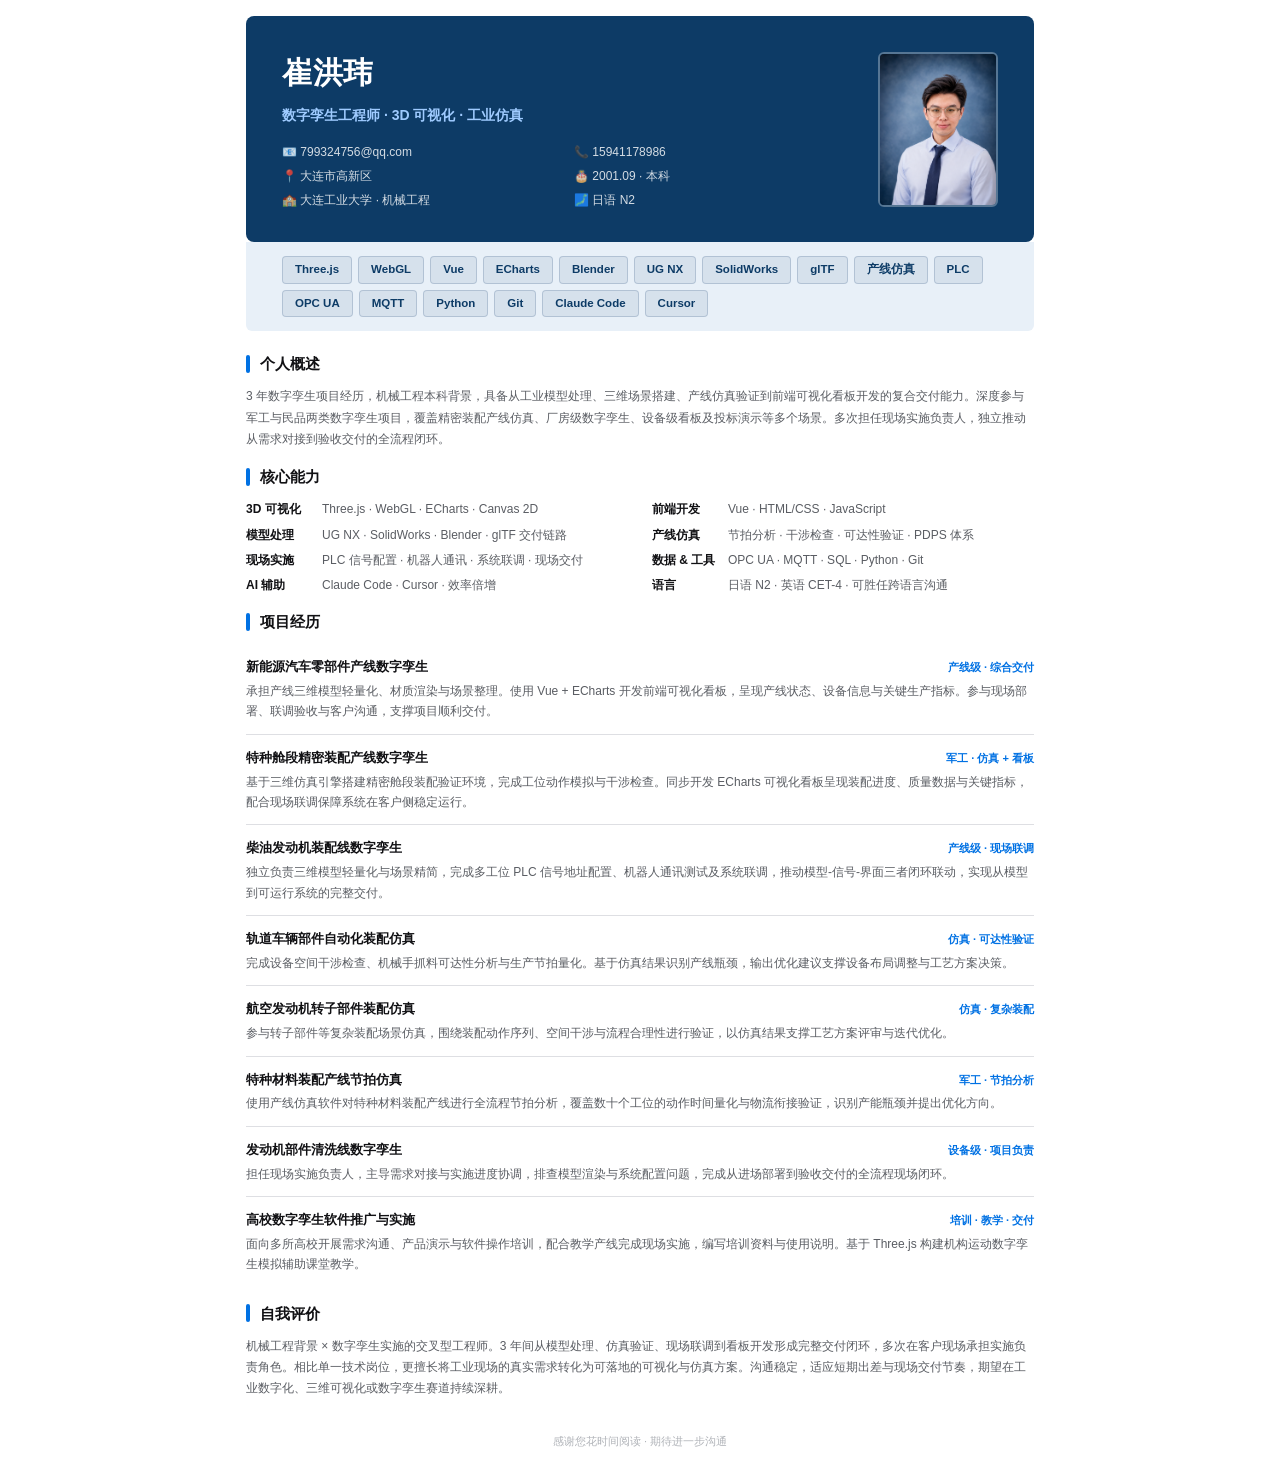
==== assets/resume-print.html @ a528410e "PDF简历：头部深蓝背景+浅蓝技术条+头像放大至120×155" ====
<!doctype html>
<html lang="zh-CN">
<head>
<meta charset="UTF-8" />
<meta name="viewport" content="width=device-width, initial-scale=1.0" />
<title>崔洪玮 · 数字孪生工程师 · 简历</title>
<style>
  :root {
    --ink: #111114;
    --muted: #5a5d63;
    --line: #dedfe3;
    --subtle: #f5f5f7;
    --blue: #0071e3;
    --dark: #090b10;
    --dark-soft: #161a22;
    --green: #2f8f6a;
    --tag-bg: #eef0f4;
  }

  * { box-sizing: border-box; margin: 0; padding: 0; }

  body {
    font-family: "Microsoft YaHei", "PingFang SC", "Hiragino Sans GB", "Noto Sans SC", "Segoe UI", sans-serif;
    font-size: 12.5px;
    line-height: 1.68;
    color: var(--ink);
    background: #fff;
    max-width: 820px;
    margin: 0 auto;
    padding: 0 16px;
  }

  /* ====== Header ====== */
  .resume-header {
    display: flex;
    align-items: center;
    justify-content: space-between;
    gap: 32px;
    padding: 32px 36px;
    margin-top: 16px;
    border-radius: 8px;
    background: #0d3b66;
    color: #fff;
  }

  .header-left { flex: 1; min-width: 0; }
  .header-left h1 { font-size: 30px; font-weight: 750; letter-spacing: 0.5px; margin-bottom: 6px; }
  .header-left .title { font-size: 14px; font-weight: 650; color: #9fcbff; margin-bottom: 14px; }
  .header-left .info-grid {
    display: grid;
    grid-template-columns: 1fr 1fr;
    gap: 4px 20px;
    color: rgba(255,255,255,0.82);
    font-size: 12px;
  }

  .header-right {
    flex-shrink: 0;
    width: 120px;
    height: 155px;
    overflow: hidden;
    border-radius: 6px;
    border: 2px solid rgba(255,255,255,0.3);
  }
  .header-right img {
    width: 100%;
    height: 100%;
    object-fit: cover;
    object-position: 50% 28%;
  }

  /* ====== Tech strip ====== */
  .tech-strip {
    display: flex;
    flex-wrap: wrap;
    gap: 6px;
    padding: 14px 36px;
    background: #e8f0f8;
    margin-bottom: 20px;
    border-radius: 0 0 6px 6px;
  }
  .tech-strip span {
    display: inline-block;
    padding: 3px 12px;
    border-radius: 4px;
    color: #0d3b66;
    background: rgba(13,59,102,0.08);
    font-size: 11.5px;
    font-weight: 600;
    border: 1px solid rgba(13,59,102,0.18);
  }

  /* ====== Section ====== */
  .section { padding: 0 0 14px; }
  .section-title {
    display: flex;
    align-items: center;
    gap: 10px;
    font-size: 15px;
    font-weight: 750;
    margin-bottom: 10px;
    color: var(--ink);
  }
  .section-title::before {
    content: "";
    display: inline-block;
    width: 4px;
    height: 18px;
    border-radius: 2px;
    background: var(--blue);
  }

  /* ====== Skills ====== */
  .skills-grid {
    display: grid;
    grid-template-columns: 1fr 1fr;
    gap: 5px 24px;
  }
  .skill-row { display: flex; gap: 8px; align-items: baseline; }
  .skill-name { font-weight: 650; white-space: nowrap; min-width: 68px; font-size: 12px; }
  .skill-detail { color: var(--muted); font-size: 12px; }

  /* ====== Project ====== */
  .project-list { display: grid; gap: 0; }
  .project-item {
    padding: 12px 0;
    border-bottom: 1px solid var(--line);
  }
  .project-item:last-child { border-bottom: none; }
  .project-top { display: flex; justify-content: space-between; align-items: baseline; gap: 12px; }
  .project-top h3 { font-size: 13px; font-weight: 700; }
  .project-tag {
    font-size: 11px;
    font-weight: 650;
    color: var(--blue);
    white-space: nowrap;
  }
  .project-desc { color: var(--muted); margin-top: 3px; line-height: 1.7; font-size: 12px; }

  /* ====== Self ====== */
  .self-text { color: var(--muted); line-height: 1.78; font-size: 12px; }

  /* ====== Footer ====== */
  .resume-footer {
    text-align: center;
    padding: 18px 0 8px;
    color: #b0b3b8;
    font-size: 11px;
  }

  /* ====== Print ====== */
  @media print {
    body { max-width: none; padding: 0 12px; -webkit-print-color-adjust: exact; print-color-adjust: exact; }
    .resume-header { margin-top: 0; border-radius: 6px; }
    .tech-strip { border-radius: 0 0 4px 4px; }
    .section { page-break-inside: avoid; }
    .project-item { page-break-inside: avoid; }
    @page { size: A4; margin: 14mm 16mm 14mm 16mm; }
  }
</style>
</head>
<body>

<!-- ====== Header ====== -->
<header class="resume-header">
  <div class="header-left">
    <h1>崔洪玮</h1>
    <p class="title">数字孪生工程师 · 3D 可视化 · 工业仿真</p>
    <div class="info-grid">
      <span>📧 799324756@qq.com</span>
      <span>📞 15941178986</span>
      <span>📍 大连市高新区</span>
      <span>🎂 2001.09 · 本科</span>
      <span>🏫 大连工业大学 · 机械工程</span>
      <span>🗾 日语 N2</span>
    </div>
  </div>
  <div class="header-right">
    <img src="./portrait.png" alt="崔洪玮" />
  </div>
</header>

<!-- ====== Tech Strip ====== -->
<div class="tech-strip">
  <span>Three.js</span><span>WebGL</span><span>Vue</span><span>ECharts</span><span>Blender</span>
  <span>UG NX</span><span>SolidWorks</span><span>glTF</span><span>产线仿真</span>
  <span>PLC</span><span>OPC UA</span><span>MQTT</span><span>Python</span><span>Git</span>
  <span>Claude Code</span><span>Cursor</span>
</div>

<!-- ====== Overview ====== -->
<section class="section">
  <h2 class="section-title">个人概述</h2>
  <p class="self-text">
    3 年数字孪生项目经历，机械工程本科背景，具备从工业模型处理、三维场景搭建、产线仿真验证到前端可视化看板开发的复合交付能力。深度参与军工与民品两类数字孪生项目，覆盖精密装配产线仿真、厂房级数字孪生、设备级看板及投标演示等多个场景。多次担任现场实施负责人，独立推动从需求对接到验收交付的全流程闭环。
  </p>
</section>

<!-- ====== Skills ====== -->
<section class="section">
  <h2 class="section-title">核心能力</h2>
  <div class="skills-grid">
    <div class="skill-row"><span class="skill-name">3D 可视化</span><span class="skill-detail">Three.js · WebGL · ECharts · Canvas 2D</span></div>
    <div class="skill-row"><span class="skill-name">前端开发</span><span class="skill-detail">Vue · HTML/CSS · JavaScript</span></div>
    <div class="skill-row"><span class="skill-name">模型处理</span><span class="skill-detail">UG NX · SolidWorks · Blender · glTF 交付链路</span></div>
    <div class="skill-row"><span class="skill-name">产线仿真</span><span class="skill-detail">节拍分析 · 干涉检查 · 可达性验证 · PDPS 体系</span></div>
    <div class="skill-row"><span class="skill-name">现场实施</span><span class="skill-detail">PLC 信号配置 · 机器人通讯 · 系统联调 · 现场交付</span></div>
    <div class="skill-row"><span class="skill-name">数据 & 工具</span><span class="skill-detail">OPC UA · MQTT · SQL · Python · Git</span></div>
    <div class="skill-row"><span class="skill-name">AI 辅助</span><span class="skill-detail">Claude Code · Cursor · 效率倍增</span></div>
    <div class="skill-row"><span class="skill-name">语言</span><span class="skill-detail">日语 N2 · 英语 CET-4 · 可胜任跨语言沟通</span></div>
  </div>
</section>

<!-- ====== Projects ====== -->
<section class="section">
  <h2 class="section-title">项目经历</h2>
  <div class="project-list">

    <!-- 1 -->
    <div class="project-item">
      <div class="project-top">
        <h3>新能源汽车零部件产线数字孪生</h3>
        <span class="project-tag">产线级 · 综合交付</span>
      </div>
      <p class="project-desc">承担产线三维模型轻量化、材质渲染与场景整理。使用 Vue + ECharts 开发前端可视化看板，呈现产线状态、设备信息与关键生产指标。参与现场部署、联调验收与客户沟通，支撑项目顺利交付。</p>
    </div>

    <!-- 2 -->
    <div class="project-item">
      <div class="project-top">
        <h3>特种舱段精密装配产线数字孪生</h3>
        <span class="project-tag">军工 · 仿真 + 看板</span>
      </div>
      <p class="project-desc">基于三维仿真引擎搭建精密舱段装配验证环境，完成工位动作模拟与干涉检查。同步开发 ECharts 可视化看板呈现装配进度、质量数据与关键指标，配合现场联调保障系统在客户侧稳定运行。</p>
    </div>

    <!-- 3 -->
    <div class="project-item">
      <div class="project-top">
        <h3>柴油发动机装配线数字孪生</h3>
        <span class="project-tag">产线级 · 现场联调</span>
      </div>
      <p class="project-desc">独立负责三维模型轻量化与场景精简，完成多工位 PLC 信号地址配置、机器人通讯测试及系统联调，推动模型-信号-界面三者闭环联动，实现从模型到可运行系统的完整交付。</p>
    </div>

    <!-- 4 -->
    <div class="project-item">
      <div class="project-top">
        <h3>轨道车辆部件自动化装配仿真</h3>
        <span class="project-tag">仿真 · 可达性验证</span>
      </div>
      <p class="project-desc">完成设备空间干涉检查、机械手抓料可达性分析与生产节拍量化。基于仿真结果识别产线瓶颈，输出优化建议支撑设备布局调整与工艺方案决策。</p>
    </div>

    <!-- 5 -->
    <div class="project-item">
      <div class="project-top">
        <h3>航空发动机转子部件装配仿真</h3>
        <span class="project-tag">仿真 · 复杂装配</span>
      </div>
      <p class="project-desc">参与转子部件等复杂装配场景仿真，围绕装配动作序列、空间干涉与流程合理性进行验证，以仿真结果支撑工艺方案评审与迭代优化。</p>
    </div>

    <!-- 6 -->
    <div class="project-item">
      <div class="project-top">
        <h3>特种材料装配产线节拍仿真</h3>
        <span class="project-tag">军工 · 节拍分析</span>
      </div>
      <p class="project-desc">使用产线仿真软件对特种材料装配产线进行全流程节拍分析，覆盖数十个工位的动作时间量化与物流衔接验证，识别产能瓶颈并提出优化方向。</p>
    </div>

    <!-- 7 -->
    <div class="project-item">
      <div class="project-top">
        <h3>发动机部件清洗线数字孪生</h3>
        <span class="project-tag">设备级 · 项目负责</span>
      </div>
      <p class="project-desc">担任现场实施负责人，主导需求对接与实施进度协调，排查模型渲染与系统配置问题，完成从进场部署到验收交付的全流程现场闭环。</p>
    </div>

    <!-- 8 -->
    <div class="project-item">
      <div class="project-top">
        <h3>高校数字孪生软件推广与实施</h3>
        <span class="project-tag">培训 · 教学 · 交付</span>
      </div>
      <p class="project-desc">面向多所高校开展需求沟通、产品演示与软件操作培训，配合教学产线完成现场实施，编写培训资料与使用说明。基于 Three.js 构建机构运动数字孪生模拟辅助课堂教学。</p>
    </div>

  </div>
</section>

<!-- ====== Self ====== -->
<section class="section">
  <h2 class="section-title">自我评价</h2>
  <p class="self-text">
    机械工程背景 × 数字孪生实施的交叉型工程师。3 年间从模型处理、仿真验证、现场联调到看板开发形成完整交付闭环，多次在客户现场承担实施负责角色。相比单一技术岗位，更擅长将工业现场的真实需求转化为可落地的可视化与仿真方案。沟通稳定，适应短期出差与现场交付节奏，期望在工业数字化、三维可视化或数字孪生赛道持续深耕。
  </p>
</section>

<!-- ====== Footer ====== -->
<div class="resume-footer">
  感谢您花时间阅读 · 期待进一步沟通
</div>

</body>
</html>
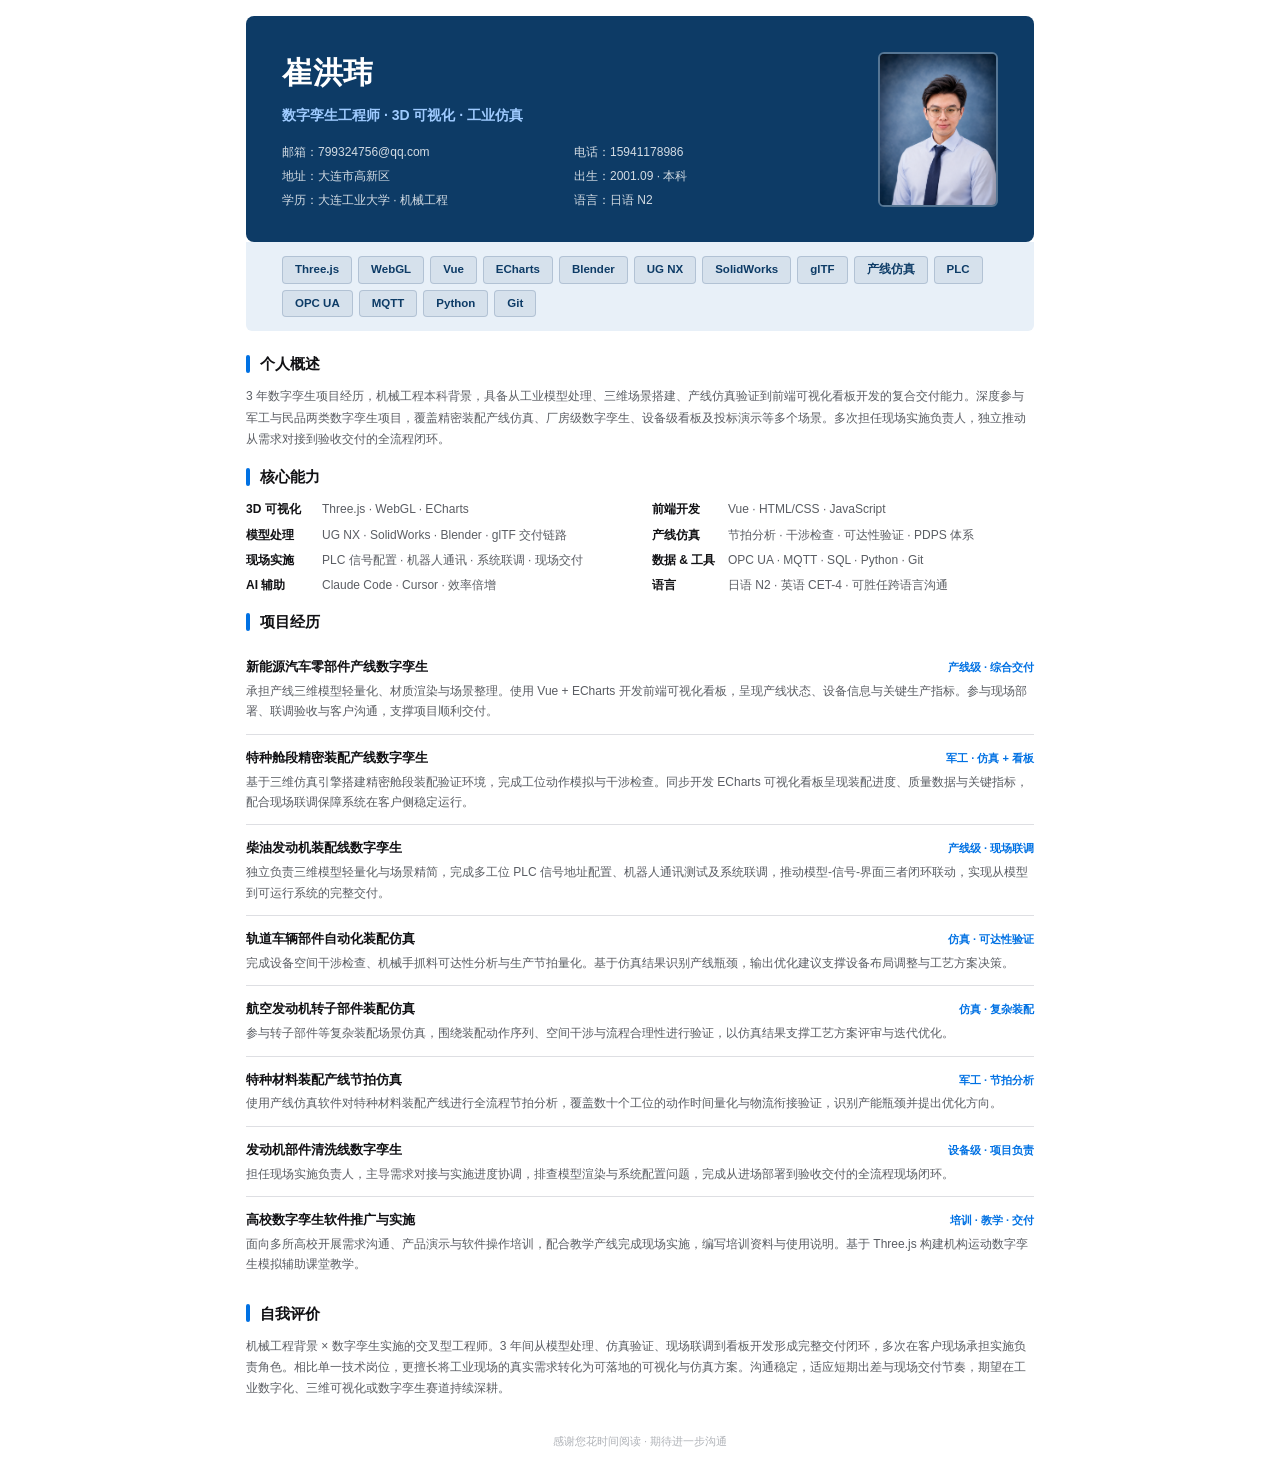
==== commit bf5e36dc: "PDF简历头部：emoji改为中文标签" ====
--- a/assets/resume-print.html
+++ b/assets/resume-print.html
@@ -167,12 +167,12 @@
     <h1>崔洪玮</h1>
     <p class="title">数字孪生工程师 · 3D 可视化 · 工业仿真</p>
     <div class="info-grid">
-      <span>📧 799324756@qq.com</span>
-      <span>📞 15941178986</span>
-      <span>📍 大连市高新区</span>
-      <span>🎂 2001.09 · 本科</span>
-      <span>🏫 大连工业大学 · 机械工程</span>
-      <span>🗾 日语 N2</span>
+      <span>邮箱：799324756@qq.com</span>
+      <span>电话：15941178986</span>
+      <span>地址：大连市高新区</span>
+      <span>出生：2001.09 · 本科</span>
+      <span>学历：大连工业大学 · 机械工程</span>
+      <span>语言：日语 N2</span>
     </div>
   </div>
   <div class="header-right">
@@ -185,7 +185,6 @@
   <span>Three.js</span><span>WebGL</span><span>Vue</span><span>ECharts</span><span>Blender</span>
   <span>UG NX</span><span>SolidWorks</span><span>glTF</span><span>产线仿真</span>
   <span>PLC</span><span>OPC UA</span><span>MQTT</span><span>Python</span><span>Git</span>
-  <span>Claude Code</span><span>Cursor</span>
 </div>
 
 <!-- ====== Overview ====== -->
@@ -200,7 +199,7 @@
 <section class="section">
   <h2 class="section-title">核心能力</h2>
   <div class="skills-grid">
-    <div class="skill-row"><span class="skill-name">3D 可视化</span><span class="skill-detail">Three.js · WebGL · ECharts · Canvas 2D</span></div>
+    <div class="skill-row"><span class="skill-name">3D 可视化</span><span class="skill-detail">Three.js · WebGL · ECharts </span></div>
     <div class="skill-row"><span class="skill-name">前端开发</span><span class="skill-detail">Vue · HTML/CSS · JavaScript</span></div>
     <div class="skill-row"><span class="skill-name">模型处理</span><span class="skill-detail">UG NX · SolidWorks · Blender · glTF 交付链路</span></div>
     <div class="skill-row"><span class="skill-name">产线仿真</span><span class="skill-detail">节拍分析 · 干涉检查 · 可达性验证 · PDPS 体系</span></div>
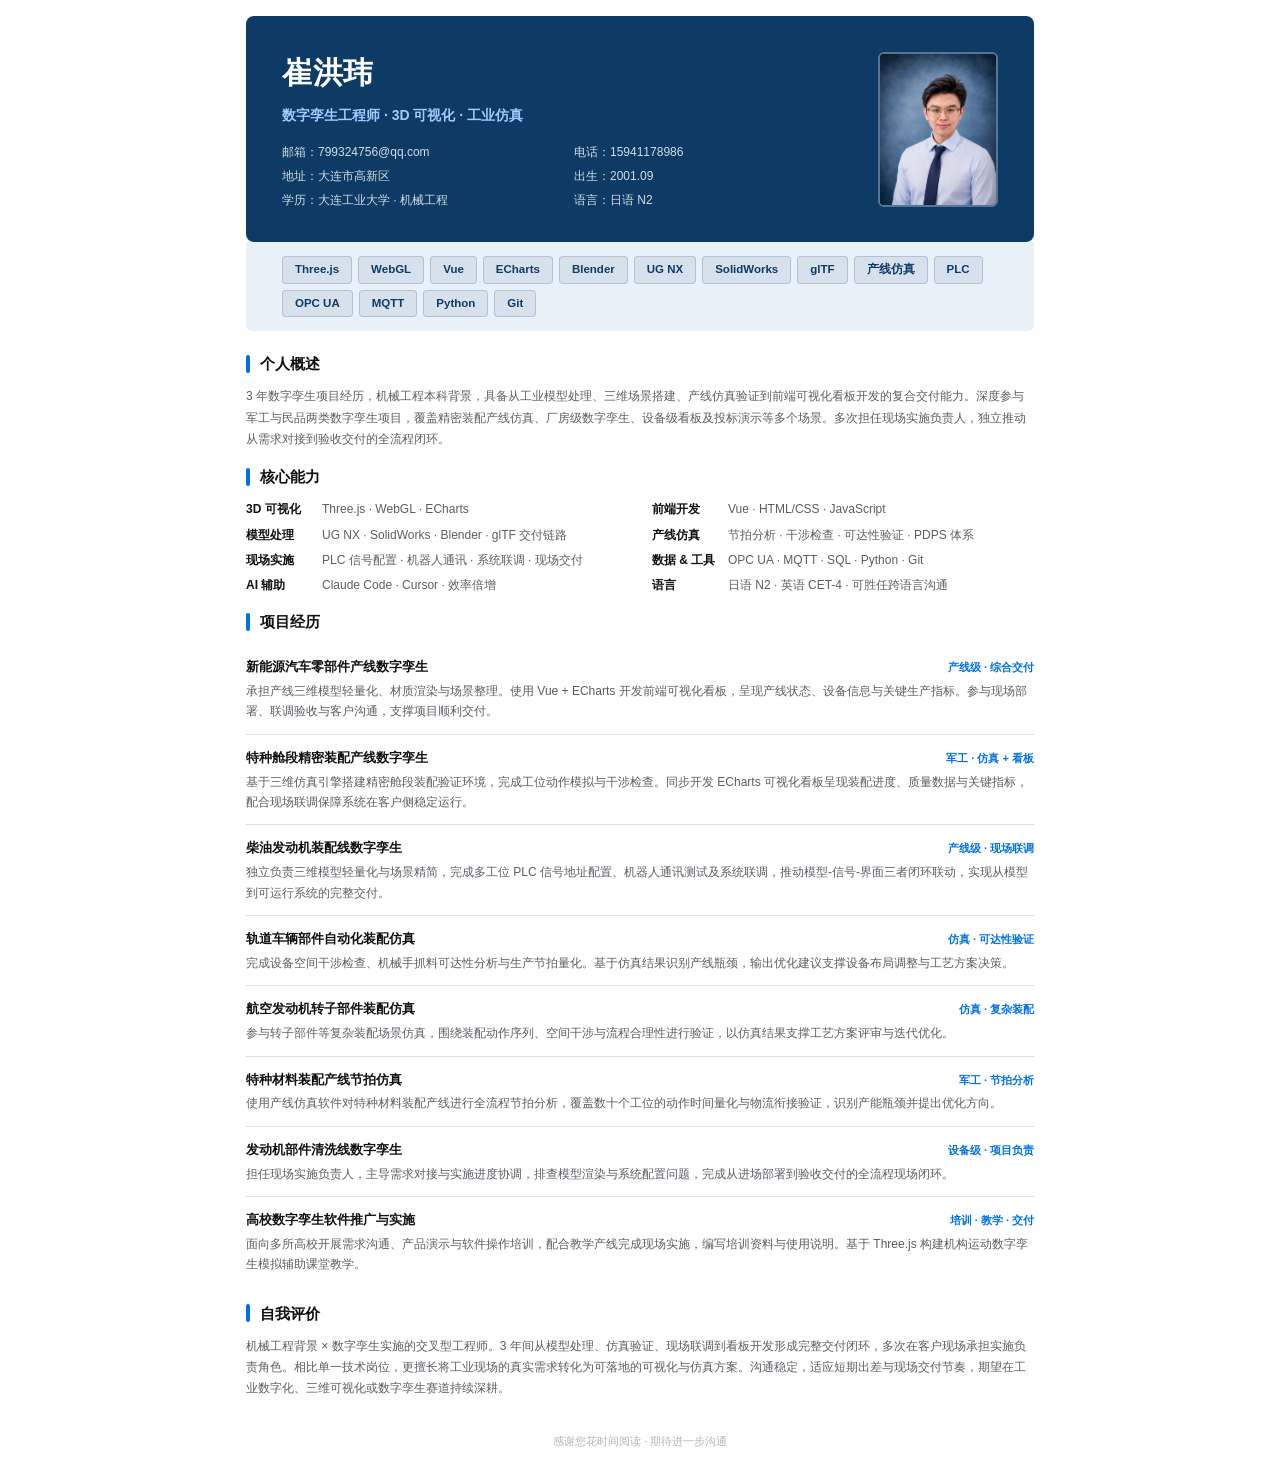
==== commit 69f8f3b8: "出生日期去掉'本科'" ====
--- a/assets/resume-print.html
+++ b/assets/resume-print.html
@@ -170,7 +170,7 @@
       <span>邮箱：799324756@qq.com</span>
       <span>电话：15941178986</span>
       <span>地址：大连市高新区</span>
-      <span>出生：2001.09 · 本科</span>
+      <span>出生：2001.09</span>
       <span>学历：大连工业大学 · 机械工程</span>
       <span>语言：日语 N2</span>
     </div>
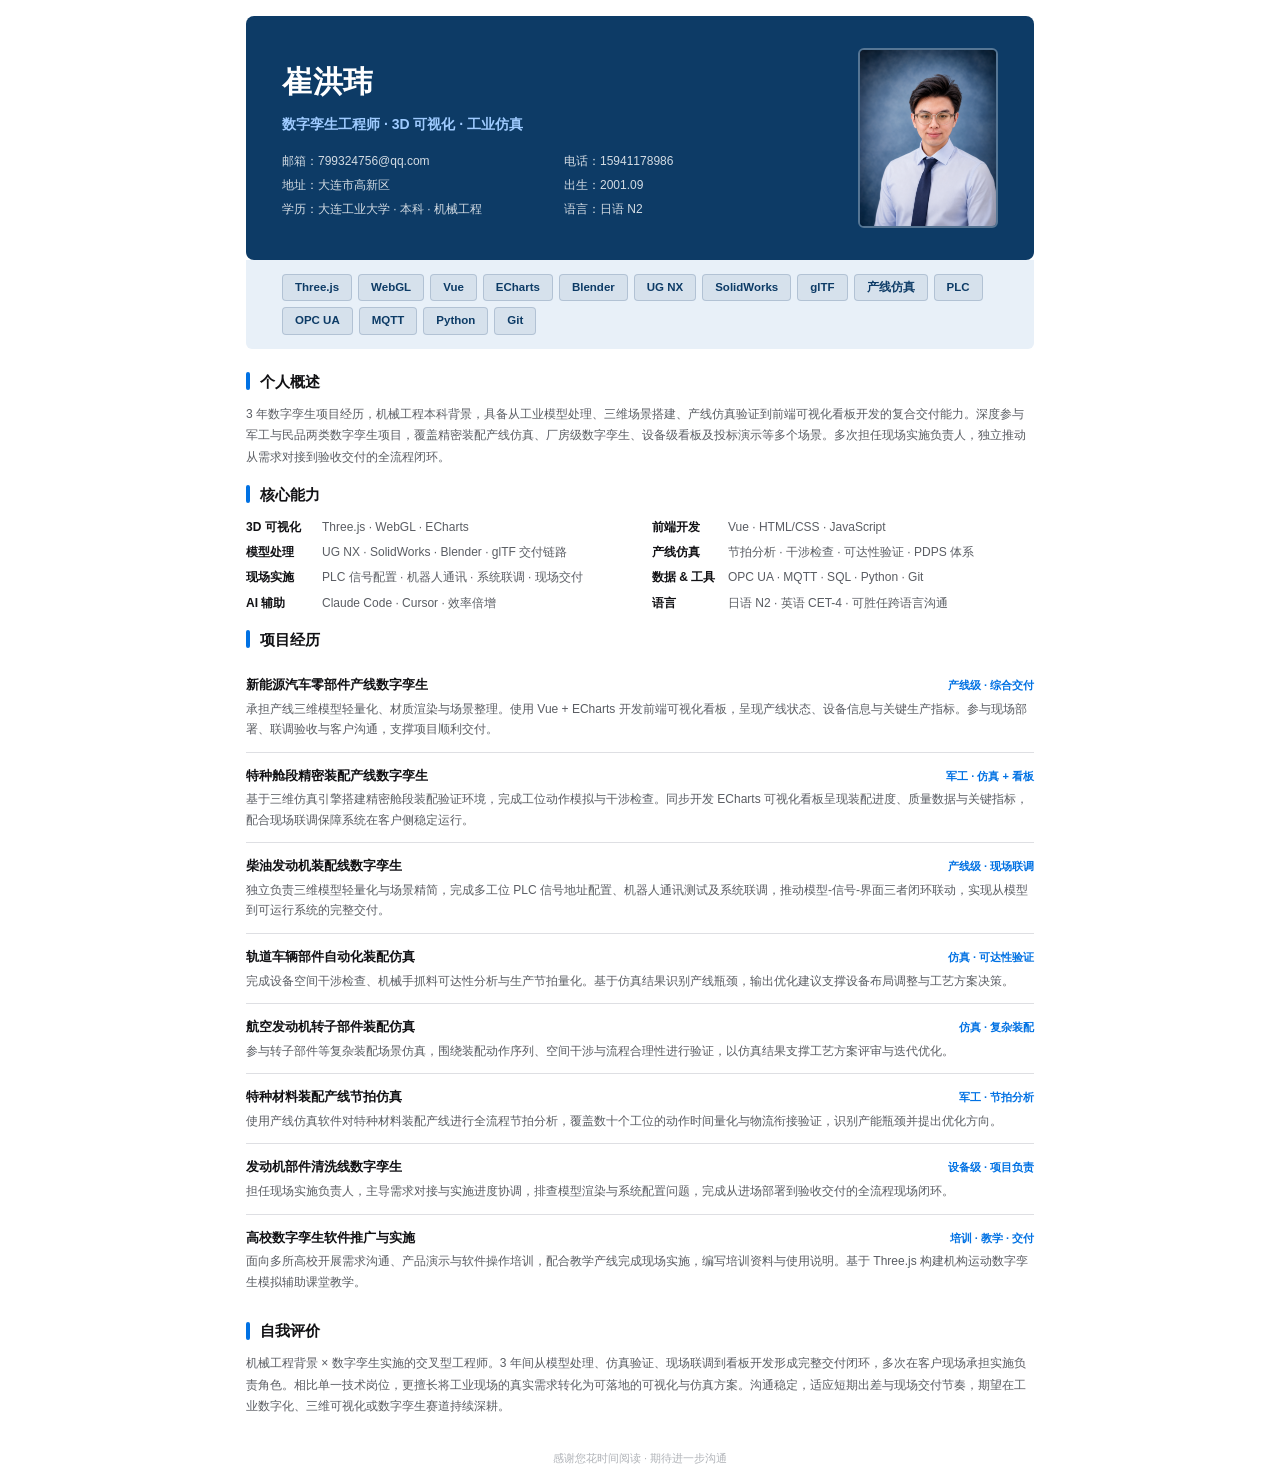
==== commit 6e645938: "头像尺寸：120×155 → 140×180" ====
--- a/assets/resume-print.html
+++ b/assets/resume-print.html
@@ -56,8 +56,8 @@
 
   .header-right {
     flex-shrink: 0;
-    width: 120px;
-    height: 155px;
+    width: 140px;
+    height: 180px;
     overflow: hidden;
     border-radius: 6px;
     border: 2px solid rgba(255,255,255,0.3);
@@ -171,7 +171,7 @@
       <span>电话：15941178986</span>
       <span>地址：大连市高新区</span>
       <span>出生：2001.09</span>
-      <span>学历：大连工业大学 · 机械工程</span>
+      <span>学历：大连工业大学 · 本科 · 机械工程</span>
       <span>语言：日语 N2</span>
     </div>
   </div>
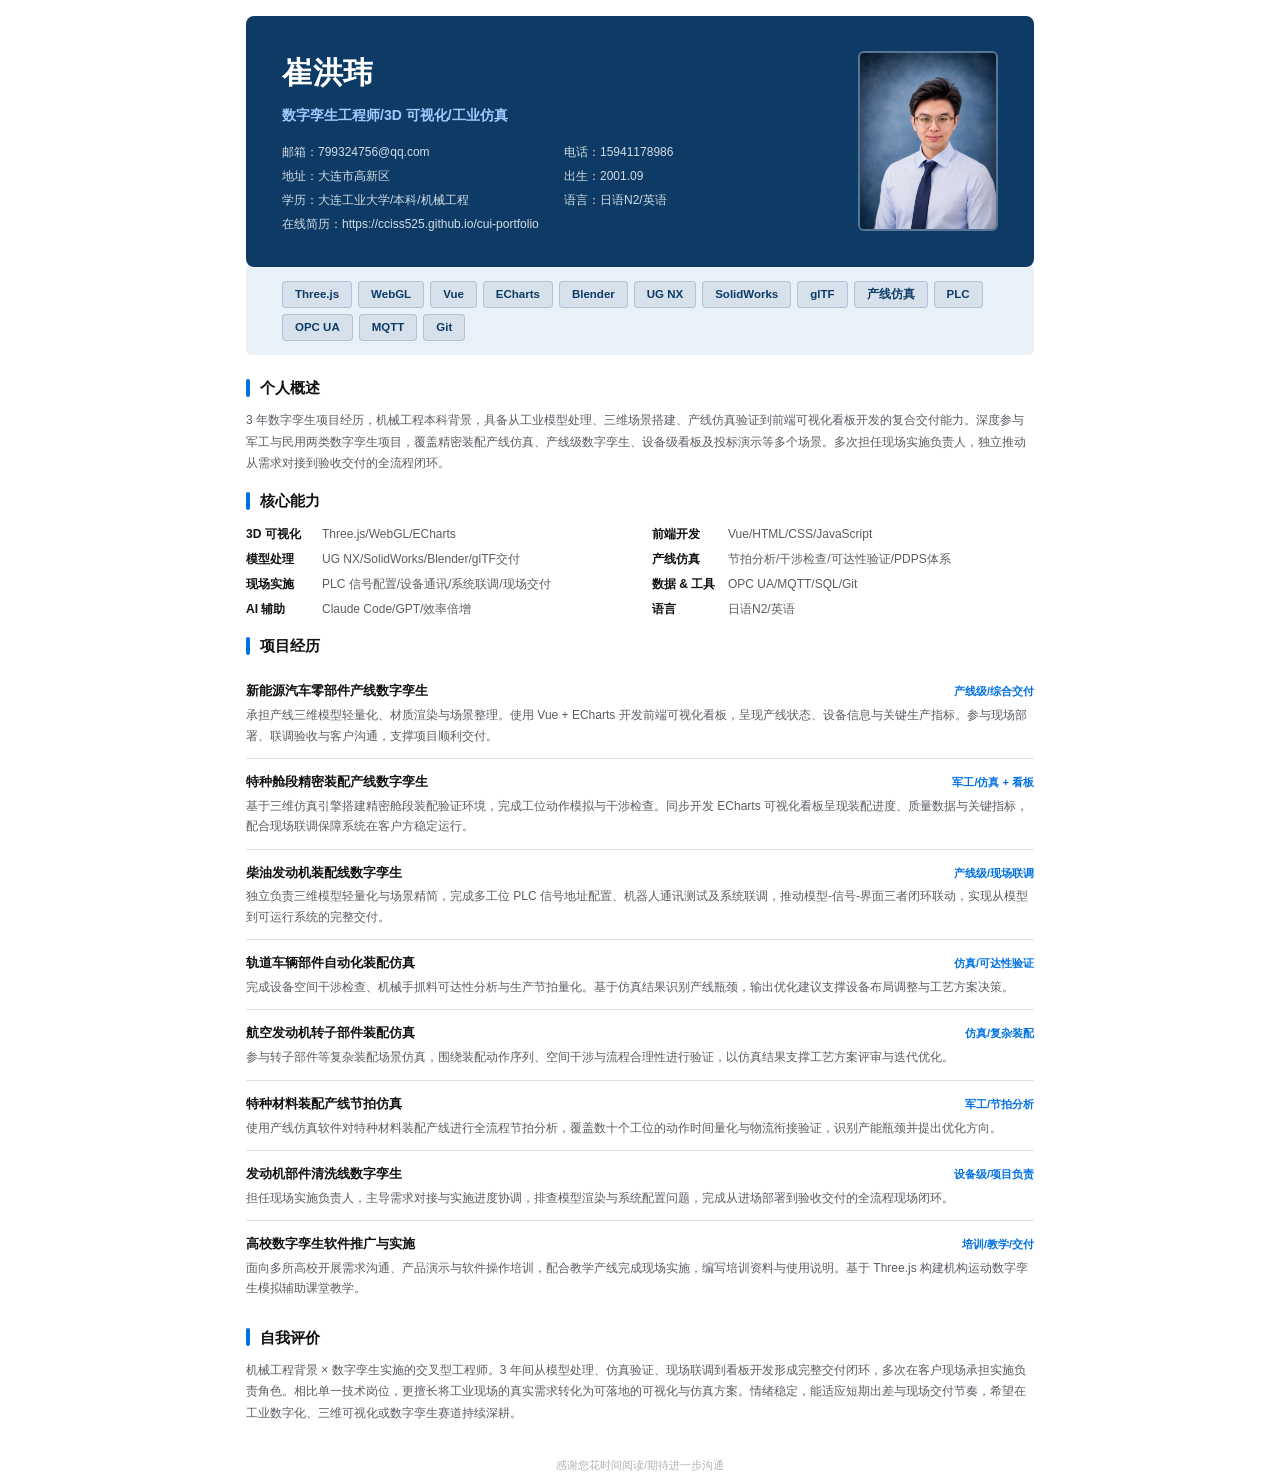
==== commit 5dc9af66: "resume-print.html头部加入在线简历地址" ====
--- a/assets/resume-print.html
+++ b/assets/resume-print.html
@@ -3,7 +3,7 @@
 <head>
 <meta charset="UTF-8" />
 <meta name="viewport" content="width=device-width, initial-scale=1.0" />
-<title>崔洪玮 · 数字孪生工程师 · 简历</title>
+<title>崔洪玮/数字孪生工程师/简历</title>
 <style>
   :root {
     --ink: #111114;
@@ -165,14 +165,15 @@
 <header class="resume-header">
   <div class="header-left">
     <h1>崔洪玮</h1>
-    <p class="title">数字孪生工程师 · 3D 可视化 · 工业仿真</p>
+    <p class="title">数字孪生工程师/3D 可视化/工业仿真</p>
     <div class="info-grid">
       <span>邮箱：799324756@qq.com</span>
       <span>电话：15941178986</span>
       <span>地址：大连市高新区</span>
       <span>出生：2001.09</span>
-      <span>学历：大连工业大学 · 本科 · 机械工程</span>
-      <span>语言：日语 N2</span>
+      <span>学历：大连工业大学/本科/机械工程</span>
+      <span>语言：日语N2/英语</span>
+      <span style="grid-column:1/-1">在线简历：https://cciss525.github.io/cui-portfolio</span>
     </div>
   </div>
   <div class="header-right">
@@ -184,14 +185,14 @@
 <div class="tech-strip">
   <span>Three.js</span><span>WebGL</span><span>Vue</span><span>ECharts</span><span>Blender</span>
   <span>UG NX</span><span>SolidWorks</span><span>glTF</span><span>产线仿真</span>
-  <span>PLC</span><span>OPC UA</span><span>MQTT</span><span>Python</span><span>Git</span>
+  <span>PLC</span><span>OPC UA</span><span>MQTT</span><span>Git</span>
 </div>
 
 <!-- ====== Overview ====== -->
 <section class="section">
   <h2 class="section-title">个人概述</h2>
   <p class="self-text">
-    3 年数字孪生项目经历，机械工程本科背景，具备从工业模型处理、三维场景搭建、产线仿真验证到前端可视化看板开发的复合交付能力。深度参与军工与民品两类数字孪生项目，覆盖精密装配产线仿真、厂房级数字孪生、设备级看板及投标演示等多个场景。多次担任现场实施负责人，独立推动从需求对接到验收交付的全流程闭环。
+    3 年数字孪生项目经历，机械工程本科背景，具备从工业模型处理、三维场景搭建、产线仿真验证到前端可视化看板开发的复合交付能力。深度参与军工与民用两类数字孪生项目，覆盖精密装配产线仿真、产线级数字孪生、设备级看板及投标演示等多个场景。多次担任现场实施负责人，独立推动从需求对接到验收交付的全流程闭环。
   </p>
 </section>
 
@@ -199,14 +200,14 @@
 <section class="section">
   <h2 class="section-title">核心能力</h2>
   <div class="skills-grid">
-    <div class="skill-row"><span class="skill-name">3D 可视化</span><span class="skill-detail">Three.js · WebGL · ECharts </span></div>
-    <div class="skill-row"><span class="skill-name">前端开发</span><span class="skill-detail">Vue · HTML/CSS · JavaScript</span></div>
-    <div class="skill-row"><span class="skill-name">模型处理</span><span class="skill-detail">UG NX · SolidWorks · Blender · glTF 交付链路</span></div>
-    <div class="skill-row"><span class="skill-name">产线仿真</span><span class="skill-detail">节拍分析 · 干涉检查 · 可达性验证 · PDPS 体系</span></div>
-    <div class="skill-row"><span class="skill-name">现场实施</span><span class="skill-detail">PLC 信号配置 · 机器人通讯 · 系统联调 · 现场交付</span></div>
-    <div class="skill-row"><span class="skill-name">数据 & 工具</span><span class="skill-detail">OPC UA · MQTT · SQL · Python · Git</span></div>
-    <div class="skill-row"><span class="skill-name">AI 辅助</span><span class="skill-detail">Claude Code · Cursor · 效率倍增</span></div>
-    <div class="skill-row"><span class="skill-name">语言</span><span class="skill-detail">日语 N2 · 英语 CET-4 · 可胜任跨语言沟通</span></div>
+    <div class="skill-row"><span class="skill-name">3D 可视化</span><span class="skill-detail">Three.js/WebGL/ECharts </span></div>
+    <div class="skill-row"><span class="skill-name">前端开发</span><span class="skill-detail">Vue/HTML/CSS/JavaScript</span></div>
+    <div class="skill-row"><span class="skill-name">模型处理</span><span class="skill-detail">UG NX/SolidWorks/Blender/glTF交付</span></div>
+    <div class="skill-row"><span class="skill-name">产线仿真</span><span class="skill-detail">节拍分析/干涉检查/可达性验证/PDPS体系</span></div>
+    <div class="skill-row"><span class="skill-name">现场实施</span><span class="skill-detail">PLC 信号配置/设备通讯/系统联调/现场交付</span></div>
+    <div class="skill-row"><span class="skill-name">数据 & 工具</span><span class="skill-detail">OPC UA/MQTT/SQL/Git</span></div>
+    <div class="skill-row"><span class="skill-name">AI 辅助</span><span class="skill-detail">Claude Code/GPT/效率倍增</span></div>
+    <div class="skill-row"><span class="skill-name">语言</span><span class="skill-detail">日语N2/英语</span></div>
   </div>
 </section>
 
@@ -219,7 +220,7 @@
     <div class="project-item">
       <div class="project-top">
         <h3>新能源汽车零部件产线数字孪生</h3>
-        <span class="project-tag">产线级 · 综合交付</span>
+        <span class="project-tag">产线级/综合交付</span>
       </div>
       <p class="project-desc">承担产线三维模型轻量化、材质渲染与场景整理。使用 Vue + ECharts 开发前端可视化看板，呈现产线状态、设备信息与关键生产指标。参与现场部署、联调验收与客户沟通，支撑项目顺利交付。</p>
     </div>
@@ -228,16 +229,16 @@
     <div class="project-item">
       <div class="project-top">
         <h3>特种舱段精密装配产线数字孪生</h3>
-        <span class="project-tag">军工 · 仿真 + 看板</span>
-      </div>
-      <p class="project-desc">基于三维仿真引擎搭建精密舱段装配验证环境，完成工位动作模拟与干涉检查。同步开发 ECharts 可视化看板呈现装配进度、质量数据与关键指标，配合现场联调保障系统在客户侧稳定运行。</p>
+        <span class="project-tag">军工/仿真 + 看板</span>
+      </div>
+      <p class="project-desc">基于三维仿真引擎搭建精密舱段装配验证环境，完成工位动作模拟与干涉检查。同步开发 ECharts 可视化看板呈现装配进度、质量数据与关键指标，配合现场联调保障系统在客户方稳定运行。</p>
     </div>
 
     <!-- 3 -->
     <div class="project-item">
       <div class="project-top">
         <h3>柴油发动机装配线数字孪生</h3>
-        <span class="project-tag">产线级 · 现场联调</span>
+        <span class="project-tag">产线级/现场联调</span>
       </div>
       <p class="project-desc">独立负责三维模型轻量化与场景精简，完成多工位 PLC 信号地址配置、机器人通讯测试及系统联调，推动模型-信号-界面三者闭环联动，实现从模型到可运行系统的完整交付。</p>
     </div>
@@ -246,7 +247,7 @@
     <div class="project-item">
       <div class="project-top">
         <h3>轨道车辆部件自动化装配仿真</h3>
-        <span class="project-tag">仿真 · 可达性验证</span>
+        <span class="project-tag">仿真/可达性验证</span>
       </div>
       <p class="project-desc">完成设备空间干涉检查、机械手抓料可达性分析与生产节拍量化。基于仿真结果识别产线瓶颈，输出优化建议支撑设备布局调整与工艺方案决策。</p>
     </div>
@@ -255,7 +256,7 @@
     <div class="project-item">
       <div class="project-top">
         <h3>航空发动机转子部件装配仿真</h3>
-        <span class="project-tag">仿真 · 复杂装配</span>
+        <span class="project-tag">仿真/复杂装配</span>
       </div>
       <p class="project-desc">参与转子部件等复杂装配场景仿真，围绕装配动作序列、空间干涉与流程合理性进行验证，以仿真结果支撑工艺方案评审与迭代优化。</p>
     </div>
@@ -264,7 +265,7 @@
     <div class="project-item">
       <div class="project-top">
         <h3>特种材料装配产线节拍仿真</h3>
-        <span class="project-tag">军工 · 节拍分析</span>
+        <span class="project-tag">军工/节拍分析</span>
       </div>
       <p class="project-desc">使用产线仿真软件对特种材料装配产线进行全流程节拍分析，覆盖数十个工位的动作时间量化与物流衔接验证，识别产能瓶颈并提出优化方向。</p>
     </div>
@@ -273,7 +274,7 @@
     <div class="project-item">
       <div class="project-top">
         <h3>发动机部件清洗线数字孪生</h3>
-        <span class="project-tag">设备级 · 项目负责</span>
+        <span class="project-tag">设备级/项目负责</span>
       </div>
       <p class="project-desc">担任现场实施负责人，主导需求对接与实施进度协调，排查模型渲染与系统配置问题，完成从进场部署到验收交付的全流程现场闭环。</p>
     </div>
@@ -282,7 +283,7 @@
     <div class="project-item">
       <div class="project-top">
         <h3>高校数字孪生软件推广与实施</h3>
-        <span class="project-tag">培训 · 教学 · 交付</span>
+        <span class="project-tag">培训/教学/交付</span>
       </div>
       <p class="project-desc">面向多所高校开展需求沟通、产品演示与软件操作培训，配合教学产线完成现场实施，编写培训资料与使用说明。基于 Three.js 构建机构运动数字孪生模拟辅助课堂教学。</p>
     </div>
@@ -294,13 +295,13 @@
 <section class="section">
   <h2 class="section-title">自我评价</h2>
   <p class="self-text">
-    机械工程背景 × 数字孪生实施的交叉型工程师。3 年间从模型处理、仿真验证、现场联调到看板开发形成完整交付闭环，多次在客户现场承担实施负责角色。相比单一技术岗位，更擅长将工业现场的真实需求转化为可落地的可视化与仿真方案。沟通稳定，适应短期出差与现场交付节奏，期望在工业数字化、三维可视化或数字孪生赛道持续深耕。
+    机械工程背景 × 数字孪生实施的交叉型工程师。3 年间从模型处理、仿真验证、现场联调到看板开发形成完整交付闭环，多次在客户现场承担实施负责角色。相比单一技术岗位，更擅长将工业现场的真实需求转化为可落地的可视化与仿真方案。情绪稳定，能适应短期出差与现场交付节奏，希望在工业数字化、三维可视化或数字孪生赛道持续深耕。
   </p>
 </section>
 
 <!-- ====== Footer ====== -->
 <div class="resume-footer">
-  感谢您花时间阅读 · 期待进一步沟通
+  感谢您花时间阅读/期待进一步沟通
 </div>
 
 </body>
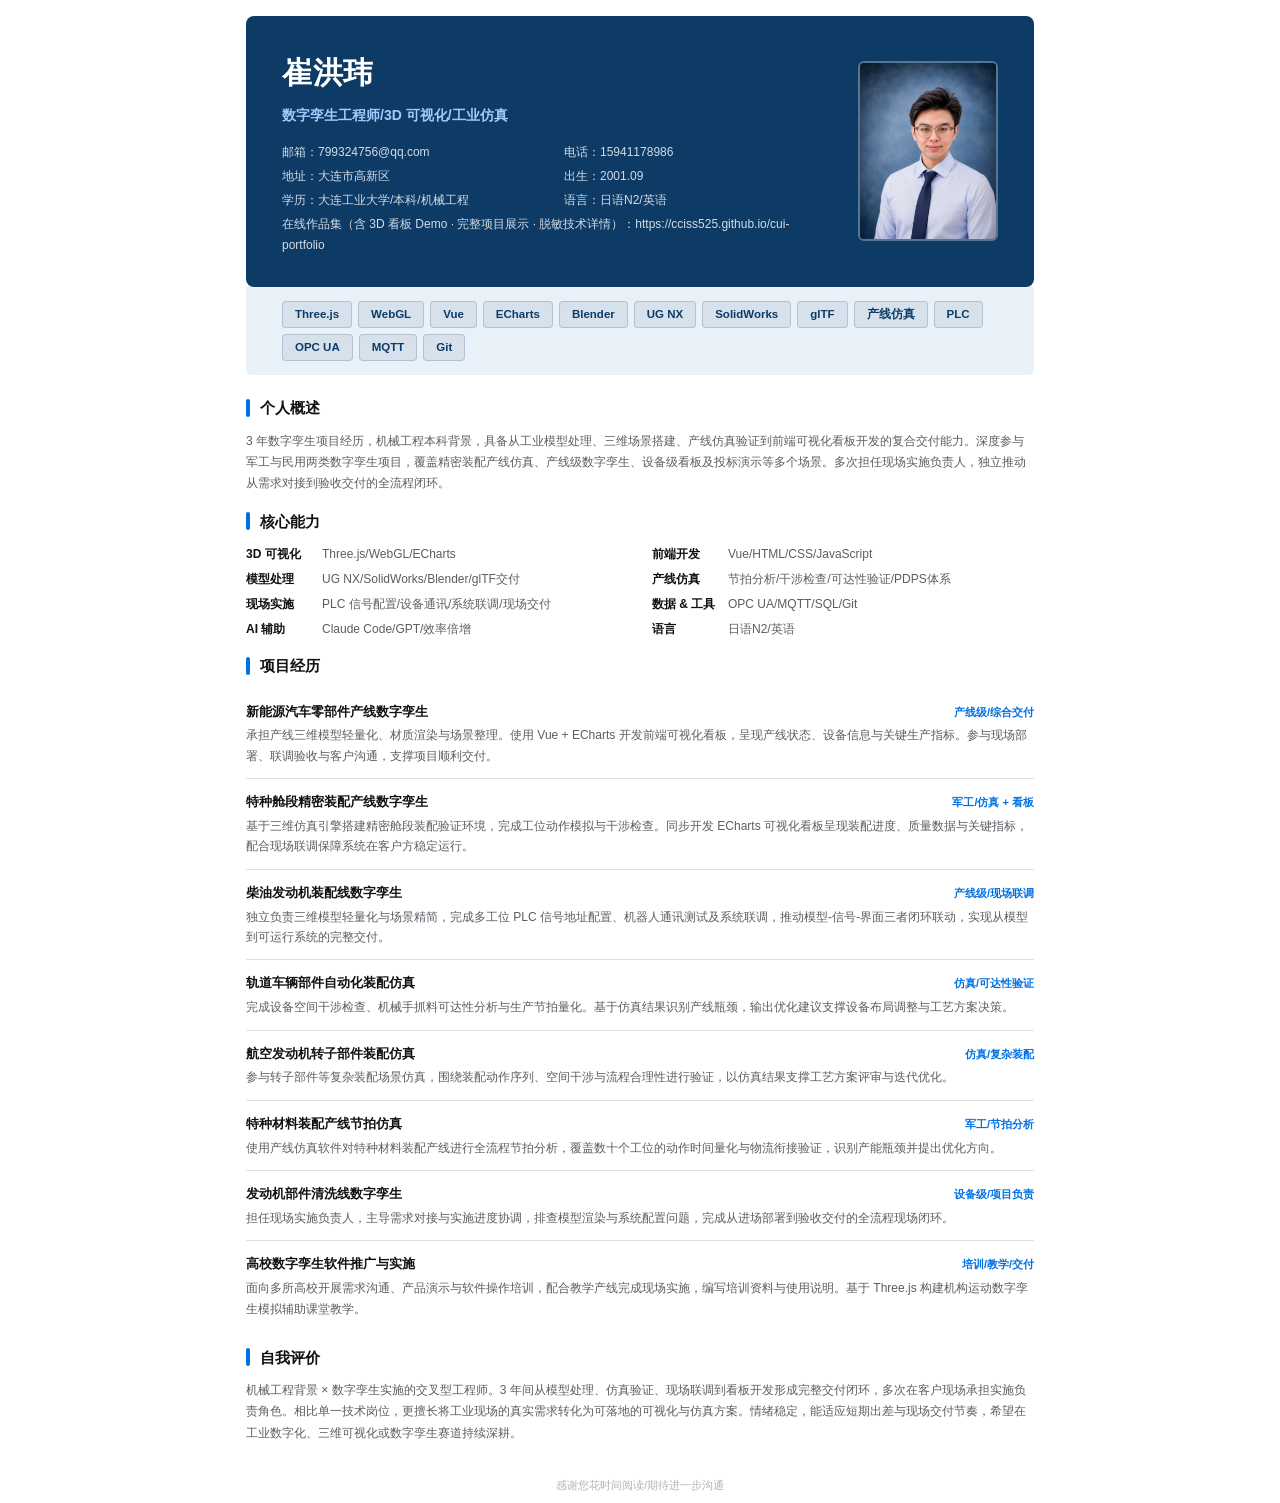
==== commit 7b435100: "在线简历链接改为更具表达力的描述" ====
--- a/assets/resume-print.html
+++ b/assets/resume-print.html
@@ -173,7 +173,7 @@
       <span>出生：2001.09</span>
       <span>学历：大连工业大学/本科/机械工程</span>
       <span>语言：日语N2/英语</span>
-      <span style="grid-column:1/-1">在线简历：https://cciss525.github.io/cui-portfolio</span>
+      <span style="grid-column:1/-1">在线作品集（含 3D 看板 Demo · 完整项目展示 · 脱敏技术详情）：https://cciss525.github.io/cui-portfolio</span>
     </div>
   </div>
   <div class="header-right">
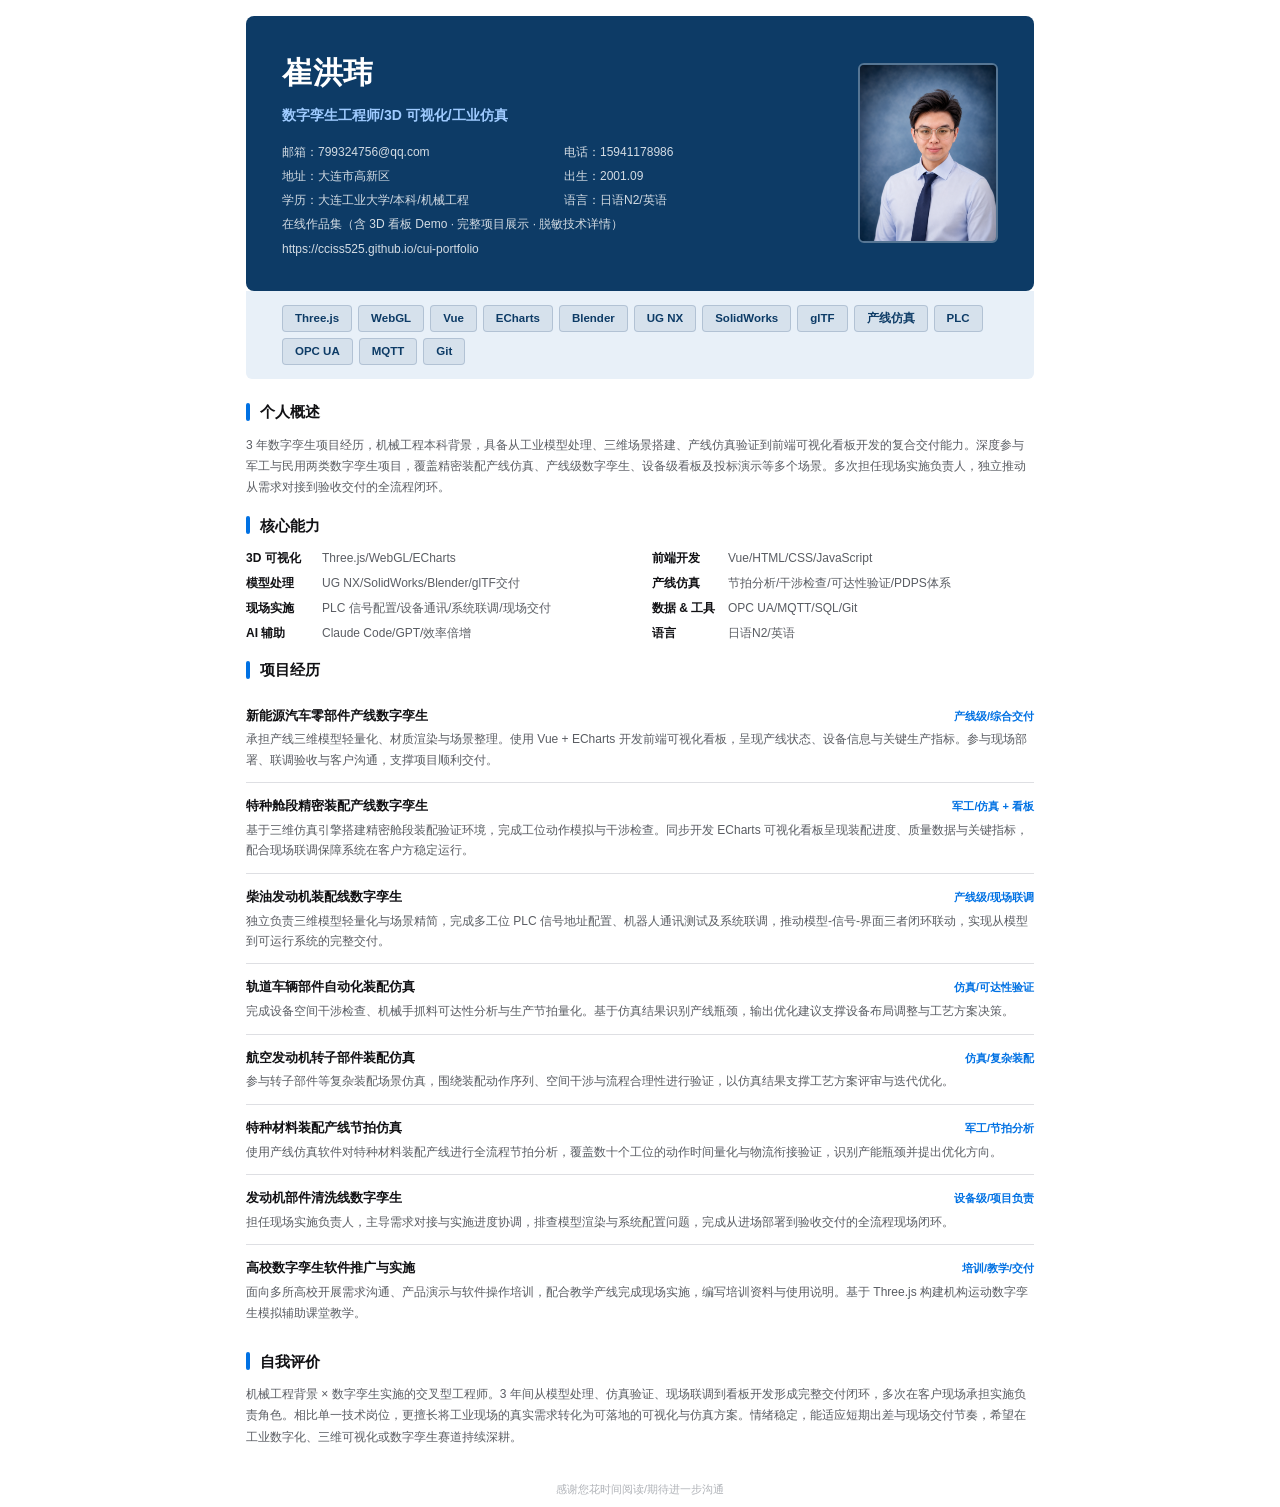
==== commit 50f5bc81: "在线简历：描述与URL拆为两行" ====
--- a/assets/resume-print.html
+++ b/assets/resume-print.html
@@ -173,7 +173,8 @@
       <span>出生：2001.09</span>
       <span>学历：大连工业大学/本科/机械工程</span>
       <span>语言：日语N2/英语</span>
-      <span style="grid-column:1/-1">在线作品集（含 3D 看板 Demo · 完整项目展示 · 脱敏技术详情）：https://cciss525.github.io/cui-portfolio</span>
+      <span style="grid-column:1/-1">在线作品集（含 3D 看板 Demo · 完整项目展示 · 脱敏技术详情）</span>
+      <span style="grid-column:1/-1">https://cciss525.github.io/cui-portfolio</span>
     </div>
   </div>
   <div class="header-right">
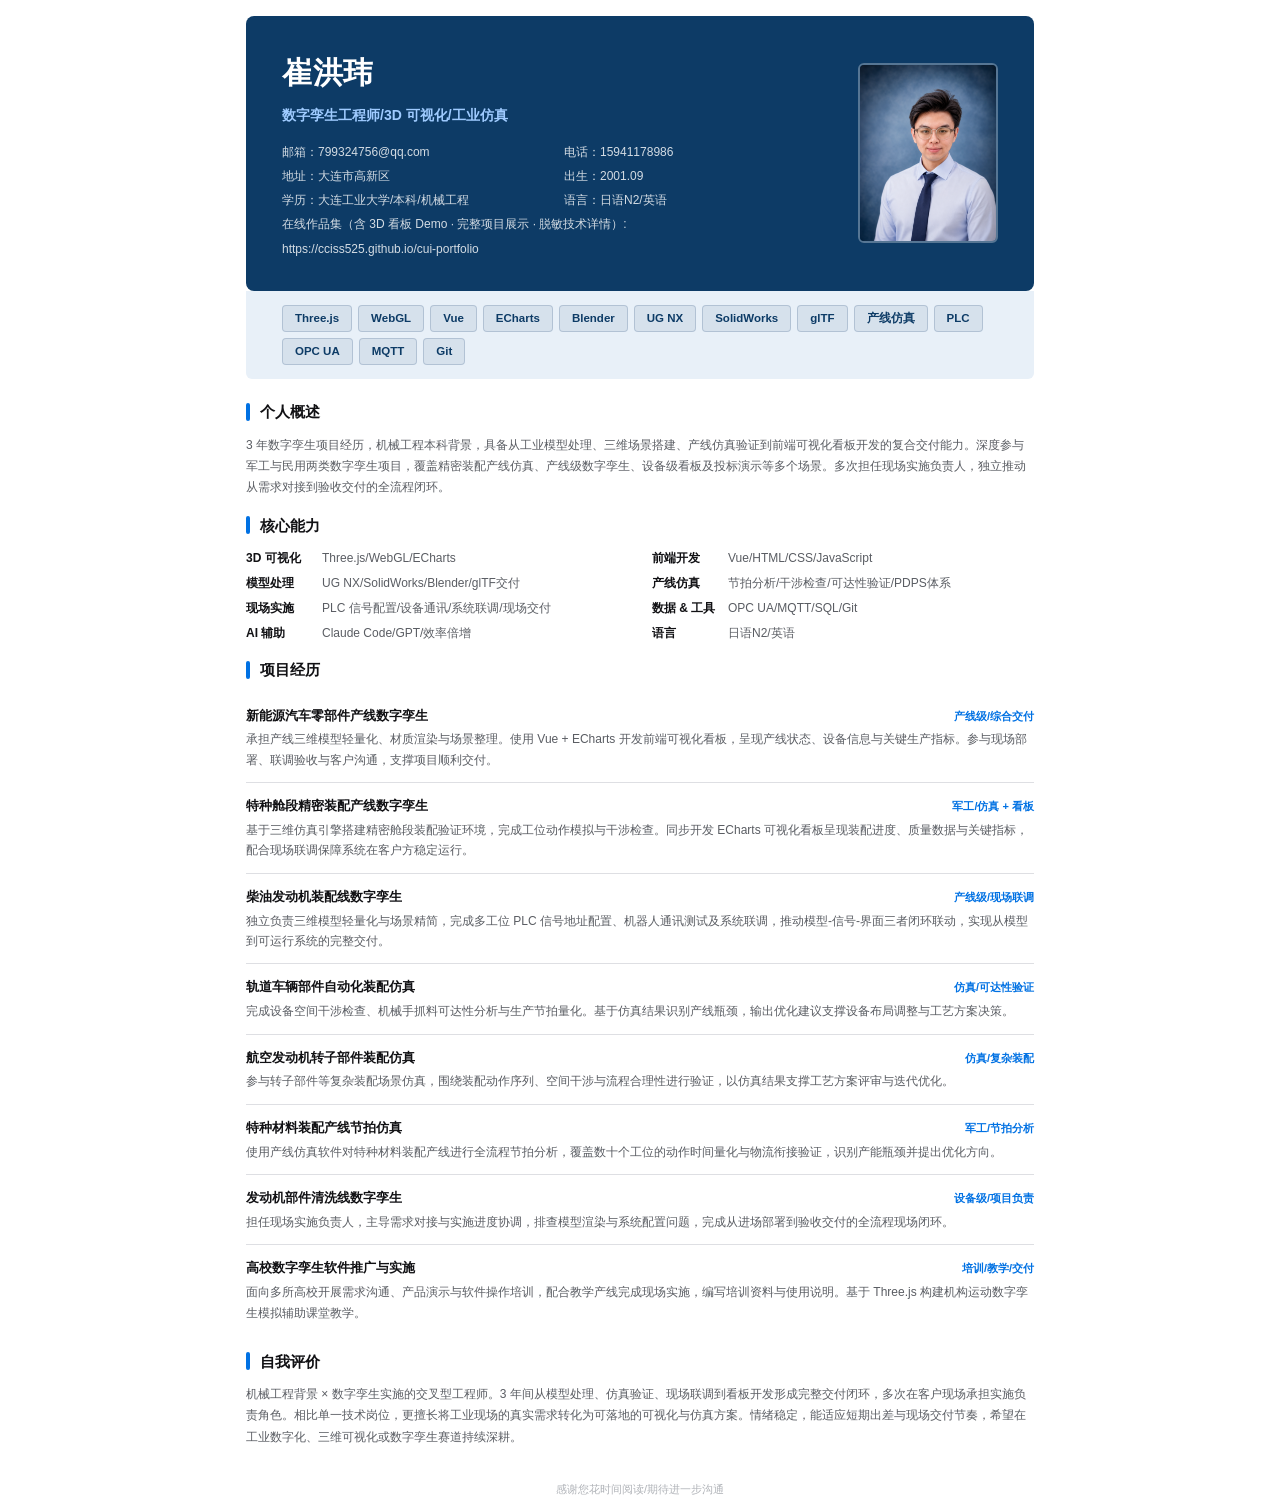
==== commit 47061b87: "新增HR面试问答文档：10个常见问题及建议回答" ====
--- a/assets/resume-print.html
+++ b/assets/resume-print.html
@@ -173,7 +173,7 @@
       <span>出生：2001.09</span>
       <span>学历：大连工业大学/本科/机械工程</span>
       <span>语言：日语N2/英语</span>
-      <span style="grid-column:1/-1">在线作品集（含 3D 看板 Demo · 完整项目展示 · 脱敏技术详情）</span>
+      <span style="grid-column:1/-1">在线作品集（含 3D 看板 Demo · 完整项目展示 · 脱敏技术详情）:</span>
       <span style="grid-column:1/-1">https://cciss525.github.io/cui-portfolio</span>
     </div>
   </div>
